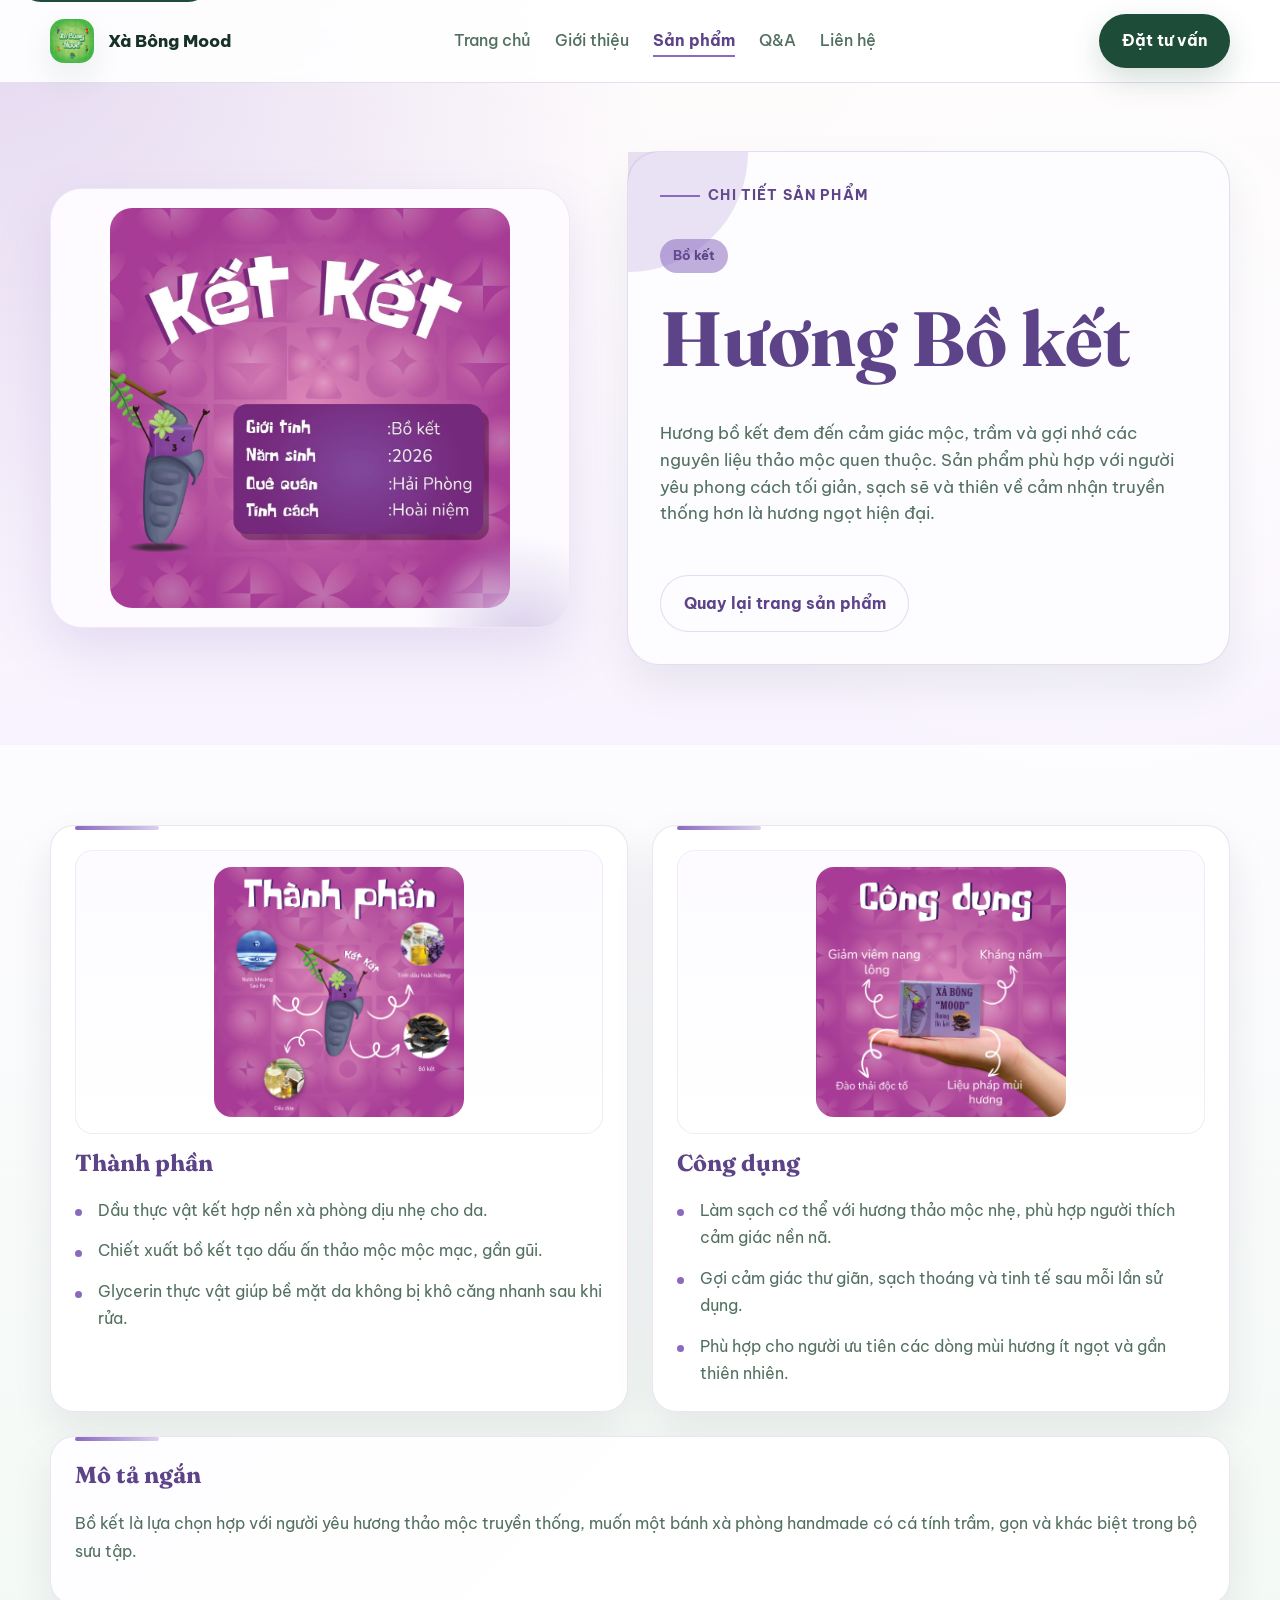
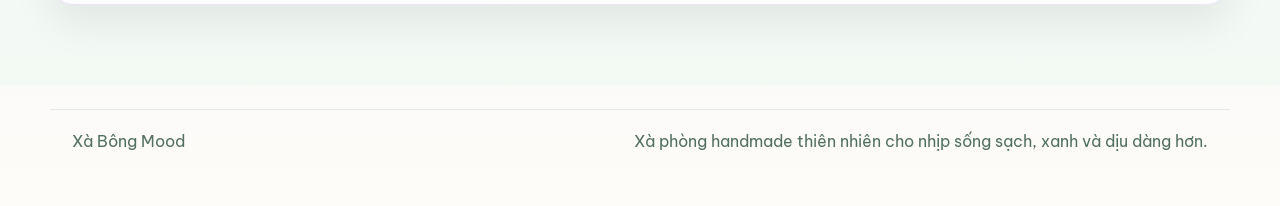
==== boket.html @ 3f3614e0 "first commit" ====
<!DOCTYPE html>
<html lang="vi">
<head>
    <meta charset="UTF-8">
    <meta name="viewport" content="width=device-width, initial-scale=1.0">
    <title>Xà Bông Mood | Hương Bồ kết</title>
    <meta
        name="description"
        content="Chi tiết sản phẩm xà phòng handmade hương Bồ kết của Xà Bông Mood với thành phần, công dụng và hình ảnh sản phẩm."
    >
    <link rel="preconnect" href="https://fonts.googleapis.com">
    <link rel="preconnect" href="https://fonts.gstatic.com" crossorigin>
    <link href="https://fonts.googleapis.com/css2?family=Be+Vietnam+Pro:wght@400;500;600;700;800&family=Fraunces:wght@600;700&display=swap" rel="stylesheet">
    <link rel="stylesheet" href="styles.css">
</head>
<body class="product-detail-page boket-detail">
    <a class="skip-link" href="#main-content">Đi đến nội dung chính</a>

    <header class="site-header">
        <nav class="navbar container" aria-label="Điều hướng chính">
            <a class="brand" href="index.html">
                <img class="brand-mark" src="assets/images/avt.jpg" alt="Logo Xà Bông Mood">
                <span class="brand-text">Xà Bông Mood</span>
            </a>

            <ul class="nav-links">
                <li><a href="index.html">Trang chủ</a></li>
                <li><a href="about.html">Giới thiệu</a></li>
                <li><a class="active" href="products.html">Sản phẩm</a></li>
                <li><a href="faq.html">Q&amp;A</a></li>
                <li><a href="contact.html">Liên hệ</a></li>
            </ul>

            <a class="nav-cta" href="contact.html">Đặt tư vấn</a>
        </nav>
    </header>

    <main id="main-content">
        <section class="page-hero section">
            <div class="container detail-layout">
                <div class="page-visual-card detail-visual-card">
                    <img class="detail-product-image" src="assets/images/boket_detail.jpg" alt="Xà phòng handmade Xà Bông Mood hương Bồ kết">
                </div>

                <div class="section-heading detail-copy">
                    <p class="eyebrow">Chi tiết sản phẩm</p>
                    <span class="product-tag detail-tag">Bồ kết</span>
                    <h1>Hương Bồ kết</h1>
                    <p class="hero-text">
                        Hương bồ kết đem đến cảm giác mộc, trầm và gợi nhớ các nguyên liệu thảo mộc quen thuộc. Sản phẩm phù hợp với người yêu
                        phong cách tối giản, sạch sẽ và thiên về cảm nhận truyền thống hơn là hương ngọt hiện đại.
                    </p>
                    <div class="detail-actions">
                        <a class="button secondary" href="products.html">Quay lại trang sản phẩm</a>
                    </div>
                </div>
            </div>
        </section>

        <section class="section alt-section">
            <div class="container detail-info-grid">
                <article class="info-card detail-panel detail-panel-ingredients">
                    <div class="detail-panel-media">
                        <img class="detail-support-image detail-ingredient-image" src="assets/images/boket_tp.jpg" alt="Thành phần xà phòng hương Bồ kết">
                    </div>
                    <h2>Thành phần</h2>
                    <ul class="benefit-list">
                        <li>Dầu thực vật kết hợp nền xà phòng dịu nhẹ cho da.</li>
                        <li>Chiết xuất bồ kết tạo dấu ấn thảo mộc mộc mạc, gần gũi.</li>
                        <li>Glycerin thực vật giúp bề mặt da không bị khô căng nhanh sau khi rửa.</li>
                    </ul>
                </article>

                <article class="info-card detail-panel detail-panel-benefits">
                    <div class="detail-panel-media">
                        <img class="detail-support-image detail-benefit-image" src="assets/images/boket_cd.jpg" alt="Công dụng xà phòng hương Bồ kết">
                    </div>
                    <h2>Công dụng</h2>
                    <ul class="benefit-list">
                        <li>Làm sạch cơ thể với hương thảo mộc nhẹ, phù hợp người thích cảm giác nền nã.</li>
                        <li>Gợi cảm giác thư giãn, sạch thoáng và tinh tế sau mỗi lần sử dụng.</li>
                        <li>Phù hợp cho người ưu tiên các dòng mùi hương ít ngọt và gần thiên nhiên.</li>
                    </ul>
                </article>

                <article class="info-card detail-panel detail-panel-summary">
                    <h2>Mô tả ngắn</h2>
                    <p>
                        Bồ kết là lựa chọn hợp với người yêu hương thảo mộc truyền thống, muốn một bánh xà phòng handmade có cá tính trầm, gọn và khác biệt trong bộ sưu tập.
                    </p>
                </article>
            </div>
        </section>
    </main>

    <footer class="site-footer">
        <div class="container footer-inner">
            <p>Xà Bông Mood</p>
            <p>Xà phòng handmade thiên nhiên cho nhịp sống sạch, xanh và dịu dàng hơn.</p>
        </div>
    </footer>
</body>
</html>
---- styles.css ----
:root {
    --green-900: #1d4d39;
    --green-800: #2f6a5b;
    --green-700: #418c63;
    --green-500: #78b68a;
    --green-300: #c9e7cf;
    --green-100: #eef8f0;
    --white: #ffffff;
    --cream: #f8fbf6;
    --text-primary: #183126;
    --text-muted: #527060;
    --border-soft: rgba(47, 106, 76, 0.14);
    --shadow-soft: 0 18px 50px rgba(29, 77, 57, 0.12);
    --shadow-card: 0 14px 32px rgba(29, 77, 57, 0.08);
    --radius-xl: 32px;
    --radius-lg: 24px;
    --radius-md: 18px;
    --radius-sm: 14px;
    --container: 1180px;
}

* {
    box-sizing: border-box;
}

html {
    scroll-behavior: smooth;
}

body {
    margin: 0;
    font-family: "Be Vietnam Pro", sans-serif;
    color: var(--text-primary);
    background:
        radial-gradient(circle at top left, rgba(120, 182, 138, 0.2), transparent 28%),
        radial-gradient(circle at bottom right, rgba(201, 231, 207, 0.7), transparent 30%),
        linear-gradient(180deg, #fafdf9 0%, var(--cream) 100%);
    line-height: 1.6;
}

.product-detail-page {
    --detail-accent: #418c63;
    --detail-strong: #1d4d39;
    --detail-soft: #eef8f0;
    --detail-glow: rgba(120, 182, 138, 0.28);
    --detail-surface: rgba(255, 255, 255, 0.88);
    --detail-border: rgba(47, 106, 76, 0.18);
    background:
        radial-gradient(circle at top left, var(--detail-glow), transparent 30%),
        radial-gradient(circle at 85% 20%, rgba(255, 255, 255, 0.9), transparent 24%),
        linear-gradient(180deg, #fffdfb 0%, var(--detail-soft) 52%, #fdfcf8 100%);
}

.rose-detail {
    --detail-accent: #d06a8a;
    --detail-strong: #8a3f5e;
    --detail-soft: #fff3f7;
    --detail-glow: rgba(235, 154, 183, 0.34);
    --detail-border: rgba(208, 106, 138, 0.22);
}

.honey-detail {
    --detail-accent: #cb9720;
    --detail-strong: #8a5d00;
    --detail-soft: #fff8df;
    --detail-glow: rgba(244, 202, 84, 0.32);
    --detail-border: rgba(203, 151, 32, 0.22);
}

.boket-detail {
    --detail-accent: #8a69bf;
    --detail-strong: #5d4387;
    --detail-soft: #f6f0ff;
    --detail-glow: rgba(167, 133, 214, 0.3);
    --detail-border: rgba(138, 105, 191, 0.22);
}

.mint-detail {
    --detail-accent: #2b9b86;
    --detail-strong: #1e6f62;
    --detail-soft: #ebfbf7;
    --detail-glow: rgba(98, 210, 192, 0.3);
    --detail-border: rgba(43, 155, 134, 0.22);
}

.bittermelon-detail {
    --detail-accent: #4b9a45;
    --detail-strong: #2d6830;
    --detail-soft: #f1faeb;
    --detail-glow: rgba(126, 194, 116, 0.32);
    --detail-border: rgba(75, 154, 69, 0.22);
}

img {
    display: block;
    width: 100%;
    height: auto;
}

a {
    color: inherit;
    text-decoration: none;
}

ul {
    margin: 0;
    padding: 0;
    list-style: none;
}

h1,
h2,
h3,
p {
    margin: 0;
}

input,
textarea,
button {
    font: inherit;
}

.container {
    width: min(calc(100% - 2rem), var(--container));
    margin: 0 auto;
}

.skip-link {
    position: absolute;
    left: 1rem;
    top: -3rem;
    background: var(--green-900);
    color: var(--white);
    padding: 0.75rem 1rem;
    border-radius: 999px;
    z-index: 200;
}

.skip-link:focus {
    top: 1rem;
}

.site-header {
    position: sticky;
    top: 0;
    z-index: 100;
    backdrop-filter: blur(16px);
    background: rgba(255, 255, 255, 0.8);
    border-bottom: 1px solid rgba(47, 106, 76, 0.08);
}

.product-detail-page .site-header {
    background: color-mix(in srgb, var(--detail-surface) 78%, white);
    border-bottom-color: var(--detail-border);
}

.navbar {
    display: flex;
    align-items: center;
    justify-content: space-between;
    gap: 1rem;
    min-height: 82px;
}

.brand {
    display: inline-flex;
    align-items: center;
    gap: 0.85rem;
    font-weight: 800;
}

.brand-mark {
    flex: 0 0 auto;
    width: 44px;
    height: 44px;
    border-radius: 14px;
    object-fit: cover;
    box-shadow: var(--shadow-card);
}

.brand-text {
    font-size: 1.05rem;
}

.nav-links {
    display: flex;
    align-items: center;
    gap: 1.5rem;
    color: var(--text-muted);
}

.nav-links a {
    position: relative;
    font-weight: 500;
}

.nav-links a::after {
    content: "";
    position: absolute;
    left: 0;
    bottom: -0.4rem;
    width: 100%;
    height: 2px;
    background: var(--green-700);
    transform: scaleX(0);
    transform-origin: left;
    transition: transform 0.25s ease;
}

.nav-links a:hover::after,
.nav-links a.active::after,
.nav-links a:focus-visible::after {
    transform: scaleX(1);
}

.nav-links a.active {
    color: var(--green-900);
    font-weight: 700;
}

.product-detail-page .nav-links a.active,
.product-detail-page .eyebrow,
.product-detail-page .product-link-text {
    color: var(--detail-strong);
}

.product-detail-page .nav-links a::after,
.product-detail-page .eyebrow::before {
    background: var(--detail-accent);
}

.nav-cta,
.button {
    display: inline-flex;
    align-items: center;
    justify-content: center;
    border-radius: 999px;
    padding: 0.9rem 1.4rem;
    font-weight: 700;
    transition: transform 0.25s ease, box-shadow 0.25s ease, background 0.25s ease;
}

.nav-cta,
.button.primary {
    background: var(--green-900);
    color: var(--white);
    box-shadow: 0 12px 30px rgba(29, 77, 57, 0.18);
}

.button.secondary {
    background: rgba(255, 255, 255, 0.75);
    color: var(--green-900);
    border: 1px solid var(--border-soft);
}

.product-detail-page .button.secondary {
    color: var(--detail-strong);
    border-color: var(--detail-border);
    background: color-mix(in srgb, white 82%, var(--detail-soft));
}

.nav-cta:hover,
.button:hover {
    transform: translateY(-2px);
}

.hero-section {
    position: relative;
    overflow: clip;
    padding: 5rem 0 4rem;
}

.hero-section::before,
.hero-section::after {
    content: "";
    position: absolute;
    border-radius: 50%;
    z-index: -1;
}

.hero-section::before {
    width: 420px;
    height: 420px;
    background: rgba(120, 182, 138, 0.15);
    top: -120px;
    right: -60px;
}

.hero-section::after {
    width: 340px;
    height: 340px;
    background: rgba(201, 231, 207, 0.9);
    bottom: -120px;
    left: -80px;
}

.hero-grid,
.section-grid,
.faq-layout,
.contact-grid {
    display: grid;
    gap: 2rem;
}

.hero-grid {
    grid-template-columns: 1.1fr 0.9fr;
    align-items: center;
}

.eyebrow {
    display: inline-flex;
    align-items: center;
    gap: 0.5rem;
    margin-bottom: 1rem;
    color: var(--green-800);
    font-size: 0.9rem;
    font-weight: 700;
    letter-spacing: 0.08em;
    text-transform: uppercase;
}

.eyebrow::before {
    content: "";
    width: 2.5rem;
    height: 2px;
    background: currentColor;
}

h1,
h2 {
    font-family: "Fraunces", serif;
    font-weight: 700;
    line-height: 1.08;
}

h1 {
    font-size: clamp(2.8rem, 6vw, 5rem);
    max-width: 11ch;
}

h2 {
    font-size: clamp(2rem, 4vw, 2.8rem);
}

.hero-text,
.section-heading p,
.contact-copy p,
.product-content p,
.faq-item p,
.info-card p,
.benefit-list li {
    color: var(--text-muted);
}

.hero-text {
    margin-top: 1.4rem;
    max-width: 58ch;
    font-size: 1.05rem;
}

.hero-actions {
    display: flex;
    flex-wrap: wrap;
    gap: 1rem;
    margin-top: 2rem;
}

.hero-highlights {
    display: grid;
    gap: 0.8rem;
    margin-top: 2rem;
}

.hero-highlights li {
    position: relative;
    padding-left: 1.5rem;
    color: var(--green-900);
    font-weight: 500;
}

.hero-highlights li::before {
    content: "";
    position: absolute;
    left: 0;
    top: 0.65rem;
    width: 0.55rem;
    height: 0.55rem;
    border-radius: 50%;
    background: var(--green-700);
}

.hero-card {
    position: relative;
    padding: 1.5rem;
    background: rgba(255, 255, 255, 0.72);
    border: 1px solid rgba(255, 255, 255, 0.9);
    border-radius: var(--radius-xl);
    box-shadow: var(--shadow-soft);
}

.hero-card img {
    border-radius: calc(var(--radius-xl) - 10px);
}

.hero-badge {
    position: absolute;
    right: -8rem;
    bottom: 1.5rem;
    display: inline-flex;
    flex-direction: column;
    gap: 0.15rem;
    padding: 1rem 1.2rem;
    max-width: 180px;
    background: var(--white);
    border-radius: 22px;
    box-shadow: var(--shadow-card);
}

.hero-badge strong {
    color: var(--green-900);
    font-size: 1.7rem;
}

.hero-badge span {
    color: var(--text-muted);
    font-size: 0.92rem;
}

.section {
    padding: 5rem 0;
}

.alt-section {
    background: linear-gradient(180deg, rgba(255, 255, 255, 0.74), rgba(240, 249, 242, 0.78));
}

.section-heading {
    display: grid;
    gap: 1rem;
}

.section-heading.centered {
    max-width: 760px;
    margin: 0 auto 2.5rem;
    text-align: center;
}

.section-heading.centered .eyebrow {
    justify-self: center;
}

.section-grid {
    grid-template-columns: 0.9fr 1.1fr;
    align-items: start;
}

.about-panels {
    display: grid;
    grid-template-columns: repeat(2, minmax(0, 1fr));
    gap: 1.2rem;
}

.info-card {
    padding: 1.6rem;
    background: rgba(255, 255, 255, 0.78);
    border: 1px solid var(--border-soft);
    border-radius: var(--radius-lg);
    box-shadow: var(--shadow-card);
}

.benefits-card {
    grid-column: 1 / -1;
}

.info-card h3,
.product-content h3,
.social-box h3 {
    margin-bottom: 0.75rem;
    font-size: 1.2rem;
}

.benefit-list {
    display: grid;
    gap: 0.75rem;
}

.benefit-list li {
    position: relative;
    padding-left: 1.3rem;
}

.benefit-list li::before {
    content: "";
    position: absolute;
    left: 0;
    top: 0.7rem;
    width: 0.45rem;
    height: 0.45rem;
    border-radius: 50%;
    background: var(--green-700);
}

.product-grid {
    display: grid;
    grid-template-columns: repeat(3, minmax(0, 1fr));
    gap: 1.4rem;
}

.feature-grid,
.preview-grid {
    display: grid;
    grid-template-columns: repeat(3, minmax(0, 1fr));
    gap: 1.4rem;
}

.preview-layout {
    display: grid;
    grid-template-columns: 0.8fr 1.2fr;
    gap: 2rem;
    align-items: start;
}

.stat-row {
    display: grid;
    grid-template-columns: repeat(3, minmax(0, 1fr));
    gap: 1rem;
    margin-top: 1.4rem;
}

.stat-card {
    padding: 1.35rem;
    background: rgba(255, 255, 255, 0.82);
    border: 1px solid var(--border-soft);
    border-radius: var(--radius-lg);
    box-shadow: var(--shadow-card);
}

.stat-card strong {
    display: block;
    color: var(--green-900);
    font-size: 2rem;
    line-height: 1;
    margin-bottom: 0.45rem;
}

.stat-card span {
    color: var(--text-muted);
}

.product-card {
    overflow: hidden;
    background: rgba(255, 255, 255, 0.82);
    border: 1px solid var(--border-soft);
    border-radius: 26px;
    box-shadow: var(--shadow-card);
    transition: transform 0.25s ease, box-shadow 0.25s ease, border-color 0.25s ease;
}

.product-card img {
    aspect-ratio: 4 / 3;
    object-fit: cover;
}

.product-card:hover,
.product-card:focus-within {
    transform: translateY(-4px);
    border-color: rgba(47, 106, 76, 0.22);
    box-shadow: 0 18px 38px rgba(29, 77, 57, 0.12);
}

.product-link {
    display: grid;
    height: 100%;
}

.product-content {
    padding: 1.35rem;
}

.product-link-text {
    display: inline-flex;
    margin-top: 1rem;
    font-weight: 700;
    color: var(--green-900);
}

.product-link:focus-visible {
    outline: 3px solid rgba(65, 140, 99, 0.28);
    outline-offset: -3px;
}

.product-tag {
    display: inline-block;
    margin-bottom: 0.8rem;
    padding: 0.4rem 0.8rem;
    border-radius: 999px;
    font-size: 0.82rem;
    font-weight: 700;
}

.rose .product-tag {
    background: #ffe0ec;
    color: #9b4567;
}

.honey .product-tag {
    background: #fff0b4;
    color: #936706;
}

.bo-ket .product-tag {
    background: #ecdfff;
    color: #6d4aa7;
}

.mint .product-tag {
    background: #d7fbf2;
    color: #257a6a;
}

.bitter-melon .product-tag {
    background: #dff5d8;
    color: #32733c;
}

.faq-layout {
    grid-template-columns: 0.85fr 1.15fr;
    align-items: start;
}

.faq-list {
    display: grid;
    gap: 1rem;
}

.faq-item {
    padding: 1.2rem 1.35rem;
    background: rgba(255, 255, 255, 0.82);
    border: 1px solid var(--border-soft);
    border-radius: var(--radius-md);
    box-shadow: var(--shadow-card);
}

.faq-item summary {
    cursor: pointer;
    font-weight: 700;
    list-style: none;
}

.faq-item summary::-webkit-details-marker {
    display: none;
}

.faq-item p {
    margin-top: 0.8rem;
}

.page-hero {
    padding-top: 4.25rem;
}

.page-hero-grid {
    display: grid;
    grid-template-columns: 1fr 0.9fr;
    gap: 2rem;
    align-items: center;
}

.page-visual-card {
    padding: 1.2rem;
    background: rgba(255, 255, 255, 0.82);
    border: 1px solid rgba(255, 255, 255, 0.9);
    border-radius: var(--radius-xl);
    box-shadow: var(--shadow-soft);
}

.page-visual-card img {
    border-radius: calc(var(--radius-xl) - 10px);
}

.compact-visual-card {
    max-width: 460px;
    justify-self: end;
}

.detail-layout {
    display: grid;
    grid-template-columns: 0.95fr 1.05fr;
    gap: 2rem;
    align-items: center;
}

.detail-visual-card {
    max-width: 520px;
    position: relative;
    overflow: hidden;
    display: grid;
    place-items: center;
}

.product-detail-page .detail-visual-card {
    background: color-mix(in srgb, white 76%, var(--detail-soft));
    border-color: color-mix(in srgb, white 35%, var(--detail-border));
    box-shadow: 0 24px 54px color-mix(in srgb, var(--detail-glow) 55%, rgba(15, 23, 42, 0.06));
}

.product-detail-page .detail-visual-card::after {
    content: "";
    position: absolute;
    inset: auto -12% -28% auto;
    width: 220px;
    height: 220px;
    border-radius: 50%;
    background: radial-gradient(circle, color-mix(in srgb, var(--detail-accent) 32%, white), transparent 68%);
    pointer-events: none;
}

.detail-copy h1,
.detail-panel h2 {
    max-width: none;
}

.detail-copy {
    position: relative;
    padding: 2rem;
    background: color-mix(in srgb, white 82%, var(--detail-soft));
    border: 1px solid var(--detail-border);
    border-radius: var(--radius-xl);
    box-shadow: 0 20px 44px rgba(15, 23, 42, 0.07);
}

.detail-copy::before {
    content: "";
    position: absolute;
    inset: 0 auto auto 0;
    width: 120px;
    height: 120px;
    border-radius: 0 0 100% 0;
    background: color-mix(in srgb, var(--detail-accent) 18%, transparent);
    pointer-events: none;
}

.detail-tag {
    width: fit-content;
    margin-bottom: 0.6rem;
    background: color-mix(in srgb, white 45%, var(--detail-accent));
    color: var(--detail-strong);
}

.detail-actions {
    display: flex;
    flex-wrap: wrap;
    gap: 1rem;
    margin-top: 2rem;
}

.detail-info-grid {
    display: grid;
    grid-template-columns: repeat(2, minmax(0, 1fr));
    gap: 1.5rem;
    align-items: start;
}

.detail-panel {
    height: 100%;
    display: grid;
    align-content: start;
    gap: 0.95rem;
    padding: 1.5rem;
    background: var(--white);
    border: 1px solid color-mix(in srgb, var(--detail-border) 78%, white);
    border-radius: var(--radius-lg);
    box-shadow: 0 18px 40px rgba(15, 23, 42, 0.08);
    position: relative;
}

.detail-panel::before {
    content: "";
    position: absolute;
    left: 1.5rem;
    top: 0;
    width: 84px;
    height: 4px;
    border-radius: 999px;
    background: linear-gradient(90deg, var(--detail-accent), color-mix(in srgb, var(--detail-accent) 30%, white));
}

.detail-panel-ingredients,
.detail-panel-benefits {
    min-height: 100%;
}

.detail-panel-summary {
    grid-column: 1 / -1;
    align-items: center;
    background: linear-gradient(135deg, color-mix(in srgb, white 86%, var(--detail-soft)), #ffffff 58%);
}

.detail-panel-summary::after {
    content: "";
    justify-self: end;
    width: fit-content;
    aspect-ratio: 1 / 1;
    border-radius: 28px;
    
}

/* .detail-panel-summary p {
    max-width: 60ch;
} */

.detail-panel-summary h2,
.detail-panel-summary p {
    grid-column: 1;
}

.detail-panel-media {
    display: grid;
    place-items: center;
    min-height: 282px;
    padding: 1rem;
    overflow: hidden;
    border-radius: calc(var(--radius-lg) - 6px);
    border: 1px solid color-mix(in srgb, var(--detail-border) 54%, white);
    box-shadow: inset 0 1px 0 rgba(255, 255, 255, 0.9);
    background: linear-gradient(180deg, color-mix(in srgb, white 72%, var(--detail-soft)), #ffffff);
}

.detail-panel-media img {
    object-fit: cover;
}

.detail-product-image {
    width: min(100%, 400px);
    aspect-ratio: 1 / 1;
    object-fit: cover;
    border-radius: calc(var(--radius-xl) - 10px);
}

.detail-support-image {
    width: min(100%, 250px);
    aspect-ratio: 1 / 1;
    object-fit: cover;
    border-radius: calc(var(--radius-lg) - 6px);
}

.detail-ingredient-image,
.detail-benefit-image {
    display: block;
}

.detail-panel h2 {
    margin-bottom: 0.15rem;
    font-size: 1.45rem;
    line-height: 1.2;
}

.detail-panel p {
    color: var(--text-muted);
    line-height: 1.75;
    font-size: 1rem;
}

.detail-panel .benefit-list,
.detail-panel p {
    margin-top: 0.15rem;
}

.detail-panel .benefit-list {
    display: grid;
    gap: 0.85rem;
}

.detail-panel .benefit-list li {
    padding-left: 1.45rem;
    line-height: 1.7;
    color: var(--text-muted);
}

.detail-panel .benefit-list li::before {
    top: 0.78rem;
}

.product-detail-page .benefit-list li::before {
    background: var(--detail-accent);
}

.product-detail-page .detail-panel h2,
.product-detail-page .detail-copy h1 {
    color: var(--detail-strong);
}

.cta-banner {
    display: flex;
    align-items: center;
    justify-content: space-between;
    gap: 1.5rem;
    padding: 1.8rem;
    background: rgba(255, 255, 255, 0.84);
    border: 1px solid var(--border-soft);
    border-radius: var(--radius-xl);
    box-shadow: var(--shadow-card);
}

.cta-actions {
    display: flex;
    flex-wrap: wrap;
    gap: 0.85rem;
}

.inline-button {
    width: fit-content;
}

.single-column-layout {
    grid-template-columns: 1fr;
}

.narrow-heading {
    max-width: 760px;
    margin: 0 auto 2rem;
}

.contact-grid {
    grid-template-columns: 0.95fr 1.05fr;
    align-items: start;
}

.social-box,
.contact-form {
    padding: 1.5rem;
    background: rgba(255, 255, 255, 0.82);
    border: 1px solid var(--border-soft);
    border-radius: var(--radius-lg);
    box-shadow: var(--shadow-card);
}

.social-box {
    margin-top: 1.8rem;
}

.social-box ul {
    display: grid;
    gap: 0.7rem;
    color: var(--text-muted);
}

.contact-form {
    display: grid;
    gap: 0.85rem;
}

.contact-form label {
    font-weight: 600;
}

.contact-form input,
.contact-form textarea {
    width: 100%;
    padding: 0.95rem 1rem;
    border: 1px solid rgba(47, 106, 76, 0.16);
    border-radius: 16px;
    background: #fcfefc;
    color: var(--text-primary);
}

.contact-form input:focus,
.contact-form textarea:focus {
    outline: 2px solid rgba(65, 140, 99, 0.25);
    border-color: var(--green-700);
}

.full-width {
    width: 100%;
    border: 0;
    cursor: pointer;
}

.site-footer {
    padding: 1.5rem 0 2rem;
}

.footer-inner {
    display: flex;
    justify-content: space-between;
    gap: 1rem;
    padding: 1.2rem 1.4rem;
    border-top: 1px solid rgba(47, 106, 76, 0.12);
    color: var(--text-muted);
}

@media (max-width: 980px) {
    .nav-links {
        flex-wrap: wrap;
        justify-content: center;
        width: 100%;
        gap: 0.8rem 1.1rem;
        font-size: 0.95rem;
    }

    .hero-grid,
    .page-hero-grid,
    .detail-layout,
    .section-grid,
    .faq-layout,
    .contact-grid,
    .preview-layout {
        grid-template-columns: 1fr;
    }

    .product-grid,
    .feature-grid,
    .preview-grid,
    .stat-row {
        grid-template-columns: repeat(2, minmax(0, 1fr));
    }

    .detail-info-grid {
        grid-template-columns: 1fr;
    }

    .detail-panel-summary {
        grid-template-columns: 1fr;
    }

    .detail-panel-summary::after {
        justify-self: start;
        width: 140px;
    }

    .hero-copy,
    .section-heading,
    .contact-copy {
        max-width: 100%;
    }

    .hero-badge {
        left: 1rem;
        bottom: 1rem;
    }

    .about-panels {
        grid-template-columns: 1fr;
    }

    .compact-visual-card {
        max-width: none;
        justify-self: stretch;
    }

    .detail-visual-card {
        max-width: none;
    }

    .detail-panel:nth-child(2) {
        transform: none;
    }

    .cta-banner {
        flex-direction: column;
        align-items: flex-start;
    }
}

@media (max-width: 720px) {
    .navbar {
        flex-wrap: wrap;
        justify-content: center;
        padding: 1rem 0;
    }

    .brand {
        width: 100%;
        justify-content: center;
    }

    .nav-links {
        justify-content: center;
    }

    .nav-cta {
        width: 100%;
    }

    .hero-section {
        padding-top: 3.5rem;
    }

    .page-hero {
        padding-top: 2.5rem;
    }

    .hero-actions {
        flex-direction: column;
    }

    .detail-copy {
        padding: 1.5rem;
    }

    .detail-product-image {
        width: min(100%, 360px);
    }

    .detail-support-image {
        width: min(100%, 240px);
    }

    .button,
    .button.secondary {
        width: 100%;
    }

    .hero-badge {
        position: static;
        margin-top: 1rem;
        max-width: none;
    }

    .section,
    .hero-section {
        padding-bottom: 3.5rem;
    }

    .product-grid,
    .feature-grid,
    .preview-grid,
    .stat-row {
        grid-template-columns: 1fr;
    }

    .detail-panel {
        gap: 0.75rem;
        padding: 1.25rem;
    }

    .detail-panel::before {
        left: 1.25rem;
    }

    .detail-panel-media {
        min-height: 240px;
        padding: 0.85rem;
    }

    .detail-product-image {
        width: min(100%, 320px);
    }

    .detail-support-image {
        width: min(100%, 220px);
    }

    .cta-actions {
        width: 100%;
    }

    .cta-actions .button {
        width: 100%;
    }

    .footer-inner {
        flex-direction: column;
    }
}
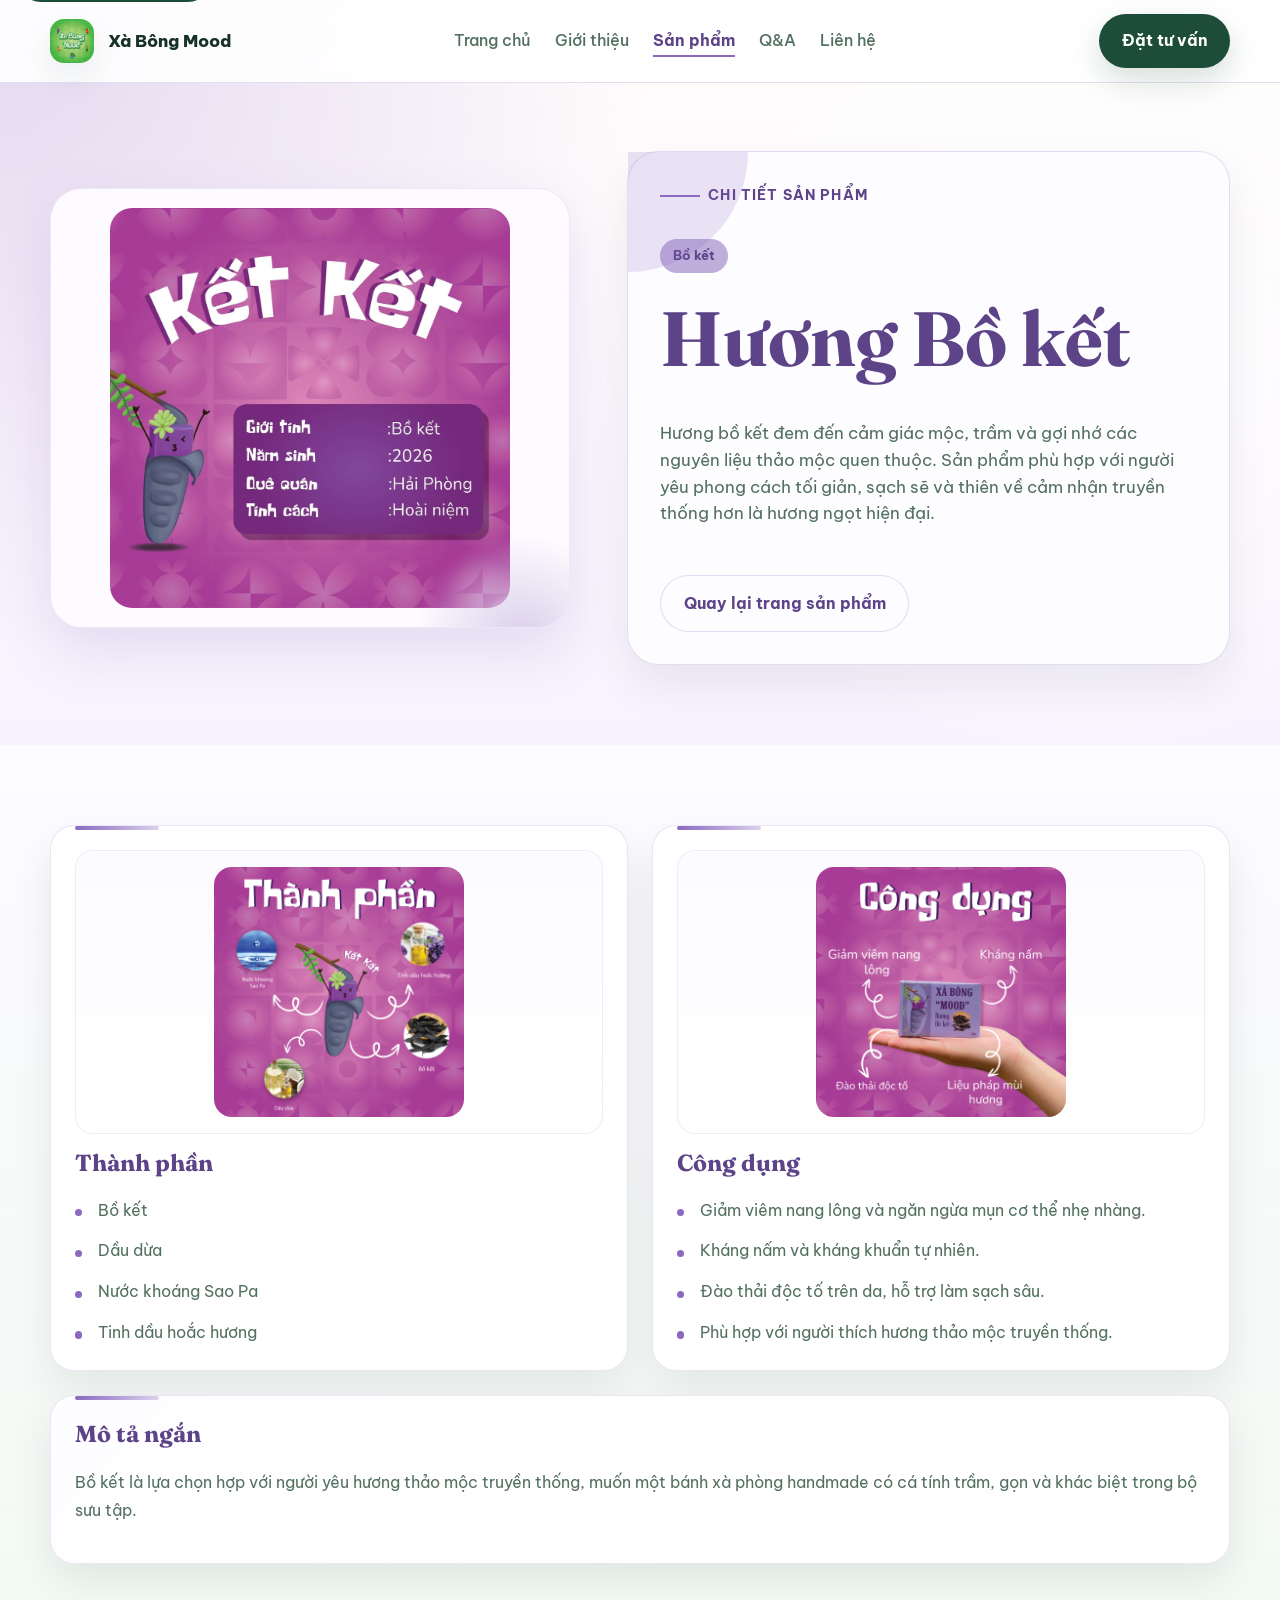
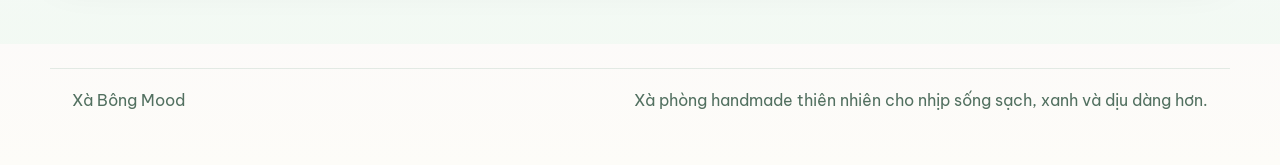
==== commit 9579ec39: "Update ingredient and benefit lists in boket.html" ====
--- a/boket.html
+++ b/boket.html
@@ -65,9 +65,10 @@
                     </div>
                     <h2>Thành phần</h2>
                     <ul class="benefit-list">
-                        <li>Dầu thực vật kết hợp nền xà phòng dịu nhẹ cho da.</li>
-                        <li>Chiết xuất bồ kết tạo dấu ấn thảo mộc mộc mạc, gần gũi.</li>
-                        <li>Glycerin thực vật giúp bề mặt da không bị khô căng nhanh sau khi rửa.</li>
+                        <li>Bồ kết</li>
+                        <li>Dầu dừa</li>
+                        <li>Nước khoáng Sao Pa</li>
+                        <li>Tinh dầu hoắc hương</li>    
                     </ul>
                 </article>
 
@@ -77,9 +78,10 @@
                     </div>
                     <h2>Công dụng</h2>
                     <ul class="benefit-list">
-                        <li>Làm sạch cơ thể với hương thảo mộc nhẹ, phù hợp người thích cảm giác nền nã.</li>
-                        <li>Gợi cảm giác thư giãn, sạch thoáng và tinh tế sau mỗi lần sử dụng.</li>
-                        <li>Phù hợp cho người ưu tiên các dòng mùi hương ít ngọt và gần thiên nhiên.</li>
+                        <li>Giảm viêm nang lông và ngăn ngừa mụn cơ thể nhẹ nhàng.</li>
+                        <li>Kháng nấm và kháng khuẩn tự nhiên.</li>
+                        <li>Đào thải độc tố trên da, hỗ trợ làm sạch sâu.</li>
+                        <li>Phù hợp với người thích hương thảo mộc truyền thống.</li>
                     </ul>
                 </article>
 
@@ -100,4 +102,4 @@
         </div>
     </footer>
 </body>
-</html>+</html>
